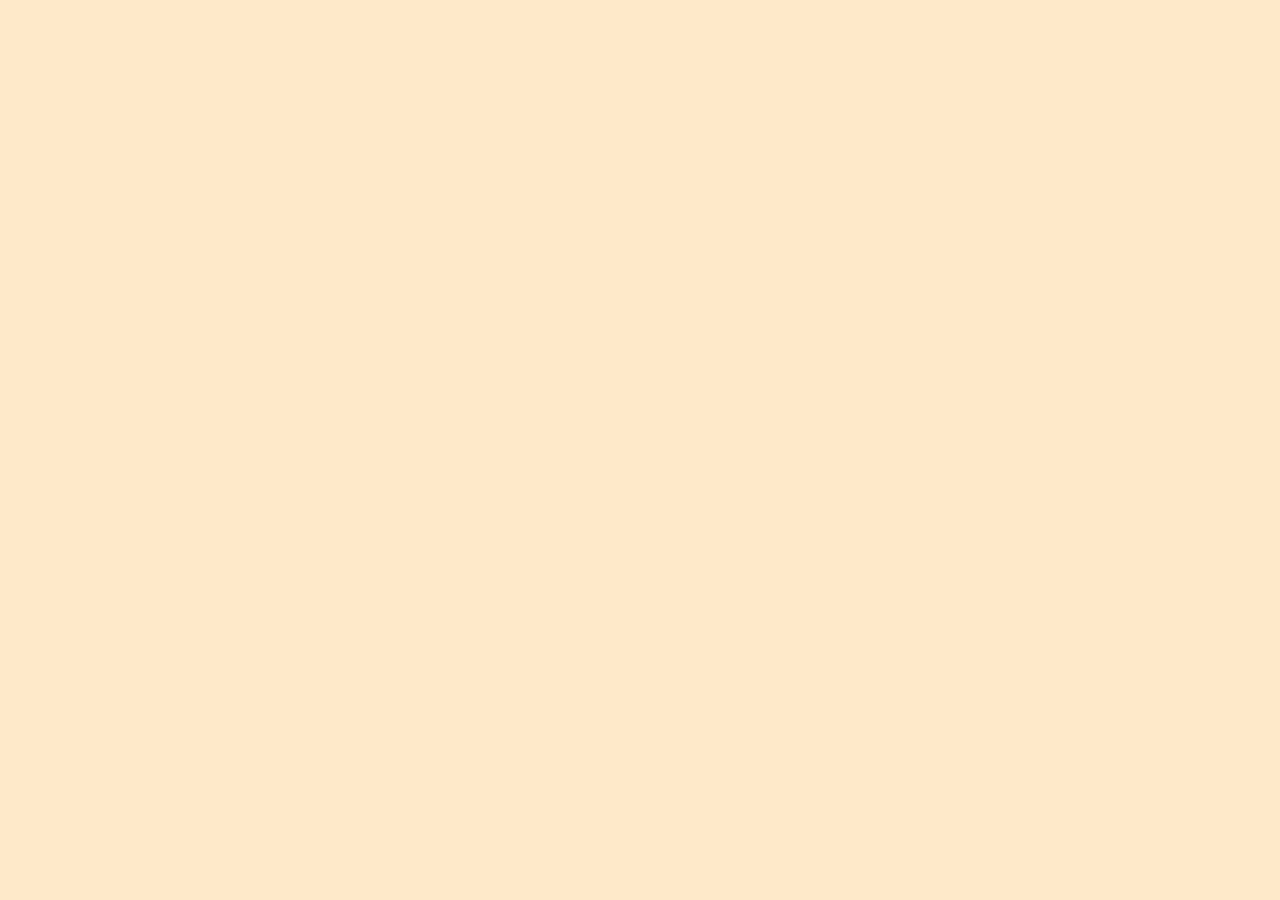
==== index.html @ 80f1a3da "about project content lorem ipsum" ====
<!DOCTYPE html>
<html lang="cs">
  <head>
    <meta charset="UTF-8" />
    <meta name="viewport" content="width=device-width, initial-scale=1.0" />
    <title>O projektu</title>
    <link rel="stylesheet" href="styles.css" />
  </head>
  <body></body>
</html>
---- styles.css ----
* {
  box-sizing: border-box;
}

body {
  margin: 0;
  padding: 0;
  background-color:  #FEE9C9;;
}

/*můžeš použít*/
.about {
  height: 800px;
  width: 850px;
  margin: 0;
  position: relative;
}

.about_us--left {
  background-color: #00AEC6;
  padding: 125px;
}


/*můžeš použít*/
.name {
  margin: 0;
  color: #4A1E15 ;
  font-size: 45px;
  font-family: 'Rasa', serif;
  font-weight: 500;
}

/*můžeš použít*/
.content {
  color:white;
  font-size: 18px;
  font-family: 'Source Sans Pro', sans-serif;
  line-height: 1.5;
}

.content__about_us--left p{
  padding-top: 20px;
  padding-right: 220px;
}

/*můžeš použít*/
.photo--left {
  position: absolute;
  right: -300px;
  top: 130px;
  height: 500px;
  width: 500px;
}

/*můžeš použít*/
.button_home {
  height: 60px;
  width: 120px;
  font-family: 'Roboto', sans-serif;
  font-size: 20px;
  margin: 20px 30px;
  border: none;
  border-radius: 10%;
  box-shadow: 0px 4px 4px rgba(0, 0, 0, 0.25);
  font-weight: 500;
}

.container__about_us {
  display: flex;
  justify-content: space-between;
}

.button_home--ligth {
  background-color: #BF6B04 ;
}

.about_us--right {
  background-color: #00AEC6;
  padding: 125px;
  margin-top: 100px;
  float: right;
}

.content__about_us--right {
  padding-left: 220px;
}

.photo--right {
  position: absolute;
  right: 600px;
  top: 130px;
  height: 500px;
  width: 500px;
}
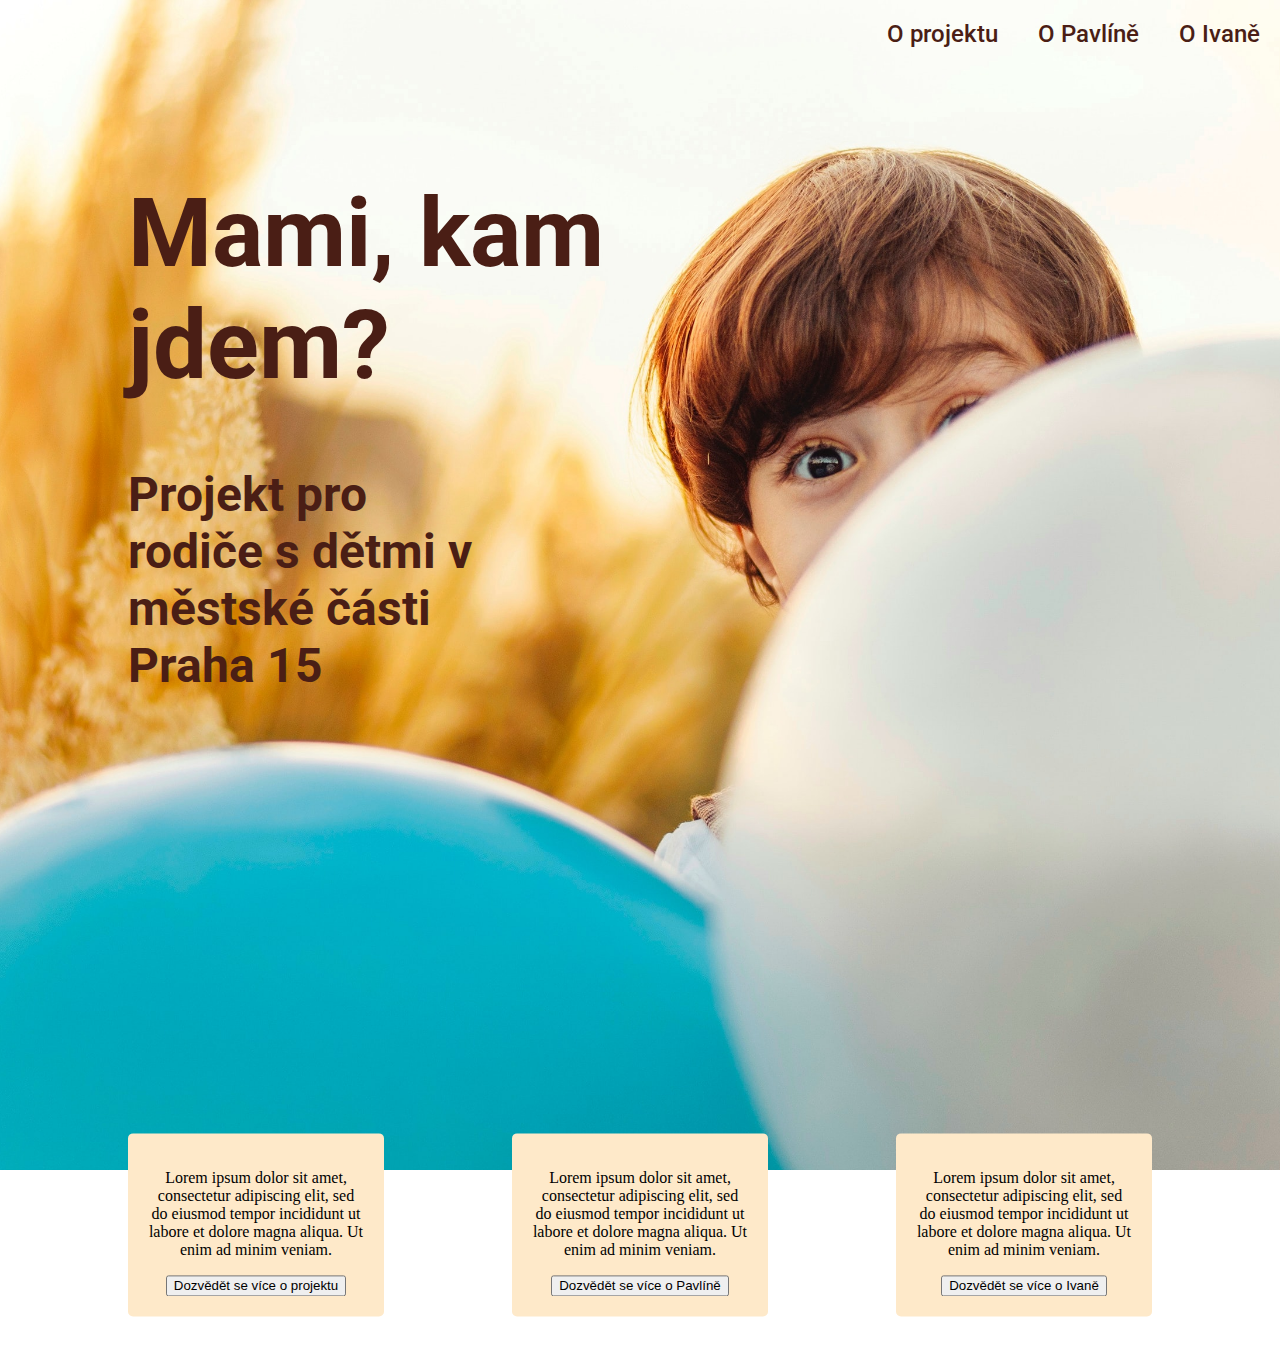
==== commit a711038d: "učesání stylů" ====
--- a/index.html
+++ b/index.html
@@ -5,6 +5,64 @@
     <meta name="viewport" content="width=device-width, initial-scale=1.0" />
     <title>O projektu</title>
     <link rel="stylesheet" href="styles.css" />
+    <link
+      href="https://fonts.googleapis.com/css2?family=Source+Sans+Pro:wght@400;600;700&display=swap"
+      rel="stylesheet"
+    />
+    <link
+      href="https://fonts.googleapis.com/css2?family=Rasa:wght@400;500&display=swap"
+      rel="stylesheet"
+    />
+    <link
+      href="https://fonts.googleapis.com/css2?family=Roboto:wght@400;500;700&family=Source+Sans+Pro:wght@400;600;700&display=swap"
+      rel="stylesheet"
+    />
   </head>
-  <body></body>
+  <body>
+    <header class="header">
+      <nav class="nav">
+        <ul class="nav__list">
+          <li class="nav__item">
+            <a class="nav__link" href="o-projektu.html">O projektu</a>
+          </li>
+          <li class="nav__item">
+            <a class="nav__link" href="o-pavline.html">O Pavlíně</a>
+          </li>
+          <li class="nav__item">
+            <a class="nav__link" href="o-ivane.html">O Ivaně</a>
+          </li>
+        </ul>
+      </nav>
+      <h1 class="about__heading">Mami, kam jdem?</h1>
+      <h2 class="name name__homepage">
+        Projekt pro rodiče s dětmi v městské části Praha 15
+      </h2>
+    </header>
+    <div class="homepage__container">
+      <section class="tab">
+        <p class="tab__content">
+          Lorem ipsum dolor sit amet, consectetur adipiscing elit, sed do eiusmod
+          tempor incididunt ut labore et dolore magna aliqua. Ut enim ad minim
+          veniam.
+        </p>
+        <button class="tab__button">Dozvědět se více o projektu</button>
+      </section>
+      <section class="tab">
+        <p class="tab__content">
+          Lorem ipsum dolor sit amet, consectetur adipiscing elit, sed do eiusmod
+          tempor incididunt ut labore et dolore magna aliqua. Ut enim ad minim
+          veniam.
+        </p>
+        <button class="tab__button">Dozvědět se více o Pavlíně</button>
+      </section>
+      <section class="tab tab--right">
+        <p class="tab__content">
+          Lorem ipsum dolor sit amet, consectetur adipiscing elit, sed do eiusmod
+          tempor incididunt ut labore et dolore magna aliqua. Ut enim ad minim
+          veniam.
+        </p>
+        <button class="tab__button">Dozvědět se více o Ivaně</button>
+      </section>
+    </div>
+  </body>
 </html>
--- a/styles.css
+++ b/styles.css
@@ -1,3 +1,7 @@
+/*modrá - #00AEC6
+  béžová - #FEE9C9
+  písmo - hnědá - #4A1E15*/
+
 * {
   box-sizing: border-box;
 }
@@ -5,92 +9,144 @@
 body {
   margin: 0;
   padding: 0;
-  background-color:  #FEE9C9;;
 }
 
-/*můžeš použít*/
+.header {
+  background-color: #FEE9C9; /* back-up, kdyby obrázek selhal */
+  background-image: url(img_desktop.jpg);
+  background-position: top center;
+  background-repeat: no-repeat;
+  background-size: cover;
+  height: 130vh;
+  position: relative; /* proč? */
+  font-family: 'Roboto', sans-serif;
+  color: #4A1E15;
+}
+
+.header--gradient {
+  background-image: linear-gradient(rgba(255, 255, 255, 0.4),
+  rgba(255, 255, 255, 0.4)), url(img_desktop.jpg);
+}
+
+
+/* ---------- STYLY PRO NAVBAR ---------- */
+
+.nav__list {
+  margin: 0;
+  display: flex;
+  justify-content: flex-end;
+  list-style-type: none;
+}
+
+.nav__link {
+  text-decoration: none;
+  display: inline-block;
+  padding: 20px;
+  font-size: 1.5em;
+  font-weight: 500;
+  color: #4A1E15; 
+}
+
+.nav__link:hover,
+.nav__link:focus {
+  /* color: #4A1E15; zvolit vhodnou barvu textu */
+}
+
+
+/* ---------- STYLY PRO NADPISY V HEADER ---------- */
+
+/* Nepřejmenujeme tu třídu jednoduše na main-heading, když ji používáme i pro homepage? */
+.about__heading {
+  font-size: 2em;
+  width: 50%;
+  transform: translate(10vw, 5vh);
+}
+
+/* Nepřejmenujeme tu třídu jednoduše na sub-heading, když ji používáme i pro homepage? */
+.name {
+  width: 50%;
+  transform: translate(10vw, 5vh);
+}
+
+/* Nedáme tedy už na .name width 30% a tuhle třídu můžeme zrušit? */
+.name__homepage {
+  width: 30%;
+}
+
+@media only screen and (min-width: 700px) {
+  .about__heading {
+    font-size: 4em;
+  }
+  .name {
+    font-size: 2em;
+  }
+}
+
+@media only screen and (min-width: 1050px) {
+  .about__heading {
+    font-size: 6em;
+  }
+  .name {
+    font-size: 3em;
+  }
+}
+
+
+/* ---------- STYLY PRO SEKCE ---------- */
+
 .about {
-  height: 800px;
-  width: 850px;
-  margin: 0;
+  /* height: 70%; */
+  width: 60%;
+  font-family: 'Source Sans Pro', sans-serif;
+}
+
+.about--right {
+  margin-right: 100px;
+  background-color: #00AEC6;
+  color: white;
+  font-size: 1.5em;
+  position: relative;
+  /* position: absolute;
+  bottom: -70%;
+  left: 30%; */
+  transform: translate(50%, -50%);
+}
+
+.about--left {
+  margin-left: 100px;
+  /* margin-top: 600px; */
+  background-color: #FEE9C9;
+  color: #4A1E15;
+  font-size: 1.5em;
   position: relative;
 }
 
-.about_us--left {
-  background-color: #00AEC6;
-  padding: 125px;
+.photo--left {
+  height: 75%;
+  position: absolute;
+  top: 15%;
+  left: -15%;
+}
+
+.about__text--right {
+  /*padding: 80px 80px 50px 320px;*/
+  padding: 10% 10% 10% 40%;
 }
 
 
-/*můžeš použít*/
-.name {
-  margin: 0;
-  color: #4A1E15 ;
-  font-size: 45px;
-  font-family: 'Rasa', serif;
-  font-weight: 500;
+/* ---------- STYLY PRO HOMEPAGE ---------- */
+
+.homepage__container {
+  display: flex;
+  justify-content: space-evenly;
 }
 
-/*můžeš použít*/
-.content {
-  color:white;
-  font-size: 18px;
-  font-family: 'Source Sans Pro', sans-serif;
-  line-height: 1.5;
+.tab {
+  text-align: center;
+  background-color: #FEE9C9;
+  flex-basis: 20%;
+  transform: translateY(-20%);
+  border-radius: 5px;
+  padding: 20px;
 }
 
-.content__about_us--left p{
-  padding-top: 20px;
-  padding-right: 220px;
-}
-
-/*můžeš použít*/
-.photo--left {
-  position: absolute;
-  right: -300px;
-  top: 130px;
-  height: 500px;
-  width: 500px;
-}
-
-/*můžeš použít*/
-.button_home {
-  height: 60px;
-  width: 120px;
-  font-family: 'Roboto', sans-serif;
-  font-size: 20px;
-  margin: 20px 30px;
-  border: none;
-  border-radius: 10%;
-  box-shadow: 0px 4px 4px rgba(0, 0, 0, 0.25);
-  font-weight: 500;
-}
-
-.container__about_us {
-  display: flex;
-  justify-content: space-between;
-}
-
-.button_home--ligth {
-  background-color: #BF6B04 ;
-}
-
-.about_us--right {
-  background-color: #00AEC6;
-  padding: 125px;
-  margin-top: 100px;
-  float: right;
-}
-
-.content__about_us--right {
-  padding-left: 220px;
-}
-
-.photo--right {
-  position: absolute;
-  right: 600px;
-  top: 130px;
-  height: 500px;
-  width: 500px;
-}
-
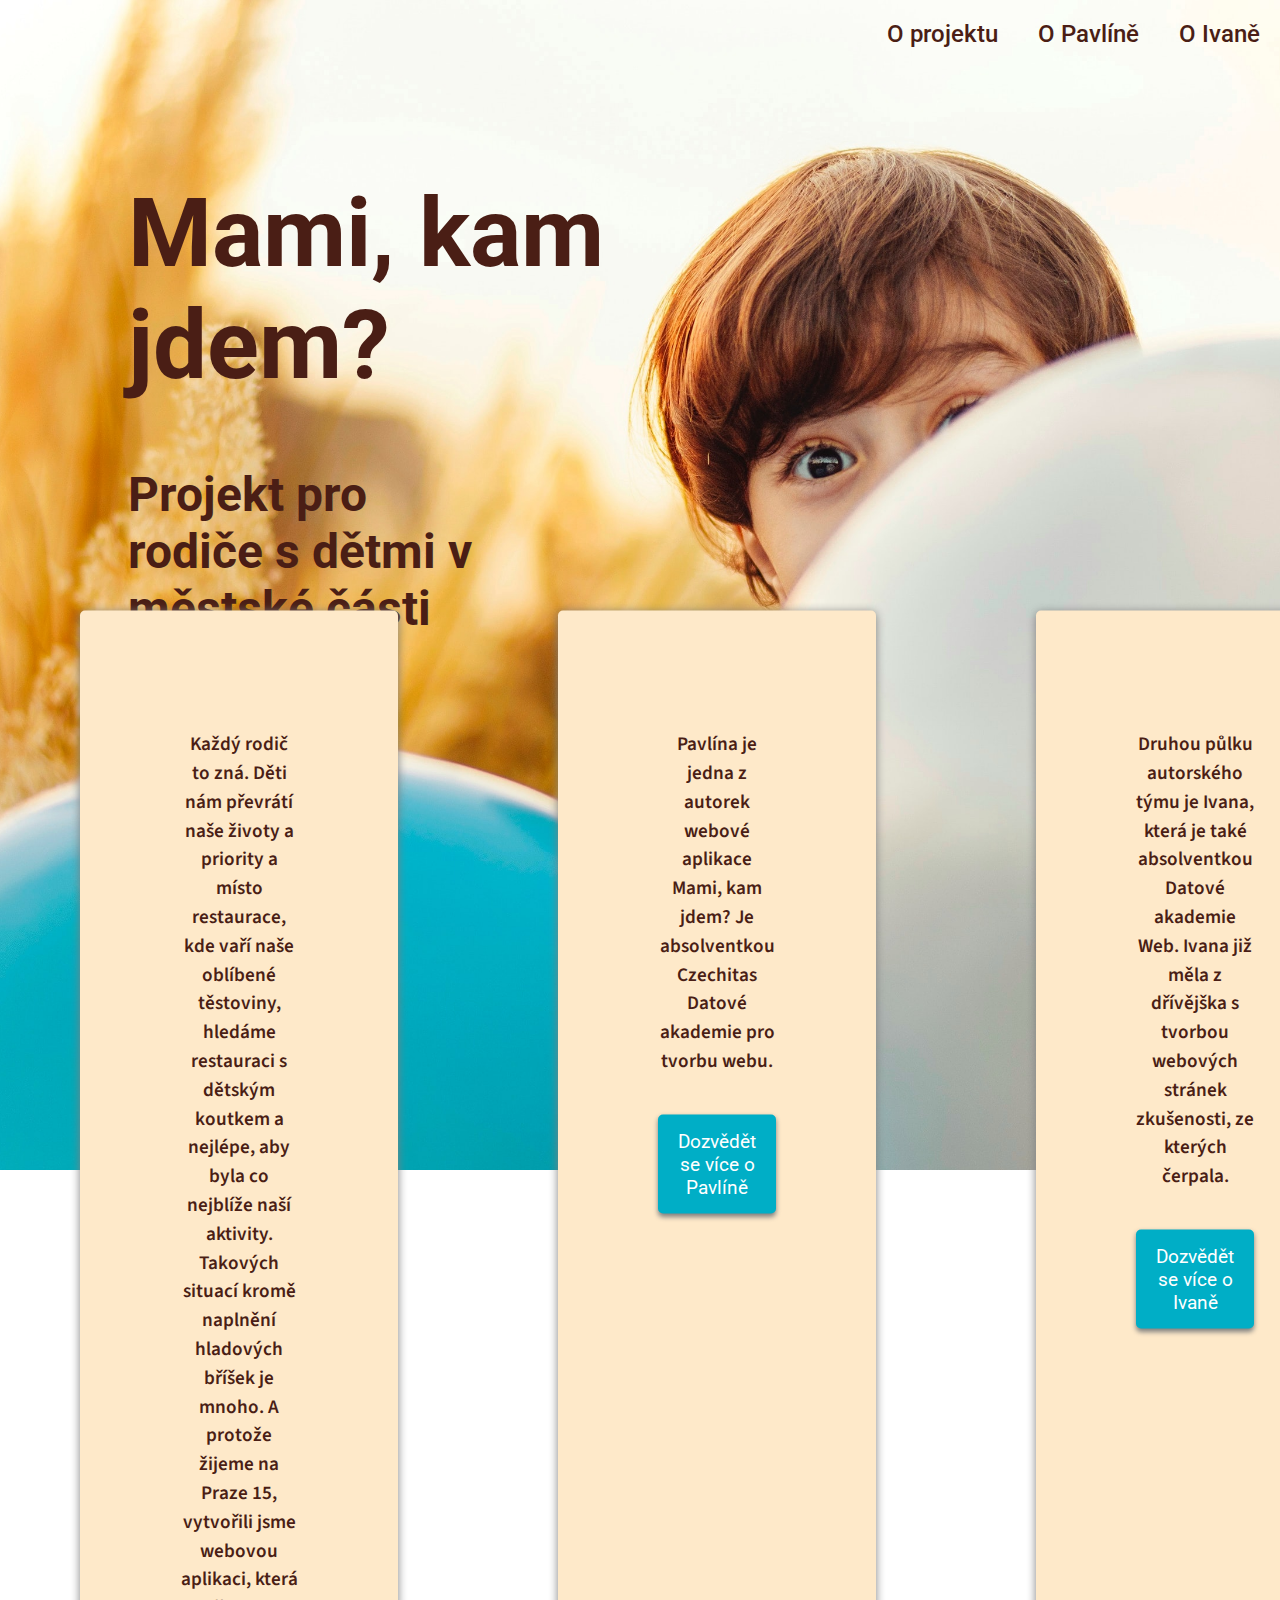
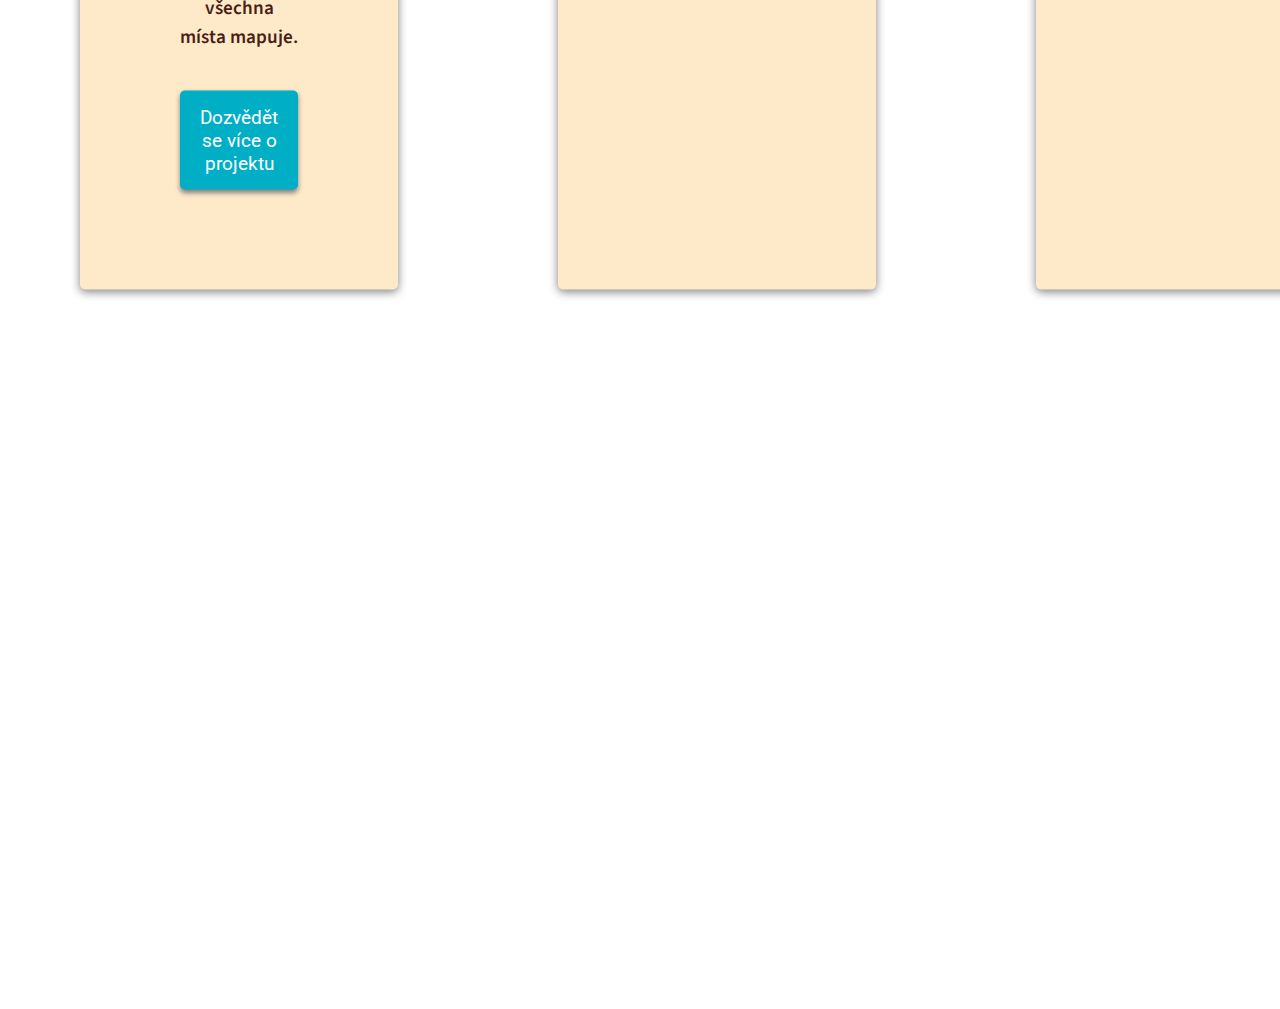
==== commit cb4f9987: "homepage mobil" ====
--- a/index.html
+++ b/index.html
@@ -41,27 +41,21 @@
     <div class="homepage__container">
       <section class="tab">
         <p class="tab__content">
-          Lorem ipsum dolor sit amet, consectetur adipiscing elit, sed do eiusmod
-          tempor incididunt ut labore et dolore magna aliqua. Ut enim ad minim
-          veniam.
+          Každý rodič to zná. Děti nám převrátí naše životy a priority a místo restaurace, kde vaří naše oblíbené těstoviny, hledáme restauraci s dětským koutkem a nejlépe, aby byla co nejblíže naší aktivity. Takových situací kromě naplnění hladových bříšek je mnoho. A protože žijeme na Praze 15, vytvořili jsme webovou aplikaci, která všechna místa mapuje.
         </p>
-        <button class="tab__button">Dozvědět se více o projektu</button>
+        <a href="o-projektu.html"><button class="tab__button">Dozvědět se více o projektu</button></a>
       </section>
       <section class="tab">
         <p class="tab__content">
-          Lorem ipsum dolor sit amet, consectetur adipiscing elit, sed do eiusmod
-          tempor incididunt ut labore et dolore magna aliqua. Ut enim ad minim
-          veniam.
+          Pavlína je jedna z autorek webové aplikace Mami, kam jdem? Je absolventkou Czechitas Datové akademie pro tvorbu webu.
         </p>
-        <button class="tab__button">Dozvědět se více o Pavlíně</button>
+        <a href="o-pavline.html"><button class="tab__button">Dozvědět se více o Pavlíně</button></a>
       </section>
       <section class="tab tab--right">
         <p class="tab__content">
-          Lorem ipsum dolor sit amet, consectetur adipiscing elit, sed do eiusmod
-          tempor incididunt ut labore et dolore magna aliqua. Ut enim ad minim
-          veniam.
+          Druhou půlku autorského týmu je Ivana, která je také absolventkou Datové akademie Web. Ivana již měla z dřívějška s tvorbou webových stránek zkušenosti, ze kterých čerpala.
         </p>
-        <button class="tab__button">Dozvědět se více o Ivaně</button>
+        <a href="o-ivane.html"><button class="tab__button">Dozvědět se více o Ivaně</button></a>
       </section>
     </div>
   </body>
--- a/styles.css
+++ b/styles.css
@@ -95,7 +95,7 @@
 /* ---------- STYLY PRO SEKCE ---------- */
 
 .about {
-  /* height: 70%; */
+  height: 70%;
   width: 60%;
   font-family: 'Source Sans Pro', sans-serif;
 }
@@ -106,15 +106,15 @@
   color: white;
   font-size: 1.5em;
   position: relative;
-  /* position: absolute;
+  position: absolute;
   bottom: -70%;
-  left: 30%; */
-  transform: translate(50%, -50%);
+  left: 30%; 
+ /* transform: translate(50%, -50%);*/
 }
 
 .about--left {
   margin-left: 100px;
-  /* margin-top: 600px; */
+  margin-top: 600px;
   background-color: #FEE9C9;
   color: #4A1E15;
   font-size: 1.5em;
@@ -122,31 +122,63 @@
 }
 
 .photo--left {
-  height: 75%;
+  /*height: 75%;*/
+  width: 45%;
   position: absolute;
   top: 15%;
   left: -15%;
 }
 
 .about__text--right {
-  /*padding: 80px 80px 50px 320px;*/
   padding: 10% 10% 10% 40%;
 }
 
 
 /* ---------- STYLY PRO HOMEPAGE ---------- */
 
-.homepage__container {
-  display: flex;
-  justify-content: space-evenly;
-}
 
 .tab {
   text-align: center;
+  margin: 80px;
   background-color: #FEE9C9;
-  flex-basis: 20%;
-  transform: translateY(-20%);
+  padding: 40px;
   border-radius: 5px;
-  padding: 20px;
+  box-shadow: 0 2px 10px gray;
 }
 
+.tab__button {
+  background-color: #00AEC6;
+  color: white;
+  padding: 15px 20px;
+  font-size: 1.2em;
+  border-radius: 5px;
+  font-family: 'Roboto', sans-serif;
+  border: none;
+  box-shadow: 0 3px 5px gray;
+ /* font-weight: 500;*/
+}
+
+.tab__content {
+  color: #4A1E15;
+  font-size: 1.2em;
+  font-family: 'Source Sans Pro', sans-serif;
+  padding-bottom: 20px;
+  line-height: 1.5;
+  font-weight: 600;
+}
+
+@media only screen and (min-width: 1200px) {
+  .homepage__container {
+    display: flex;
+    justify-content: space-evenly;
+  }
+  .tab {
+    text-align: center;
+    background-color: #FEE9C9;
+    flex-basis: 20%;
+    transform: translateY(-50%);
+    border-radius: 5px;
+    padding: 100px;
+  }
+}
+
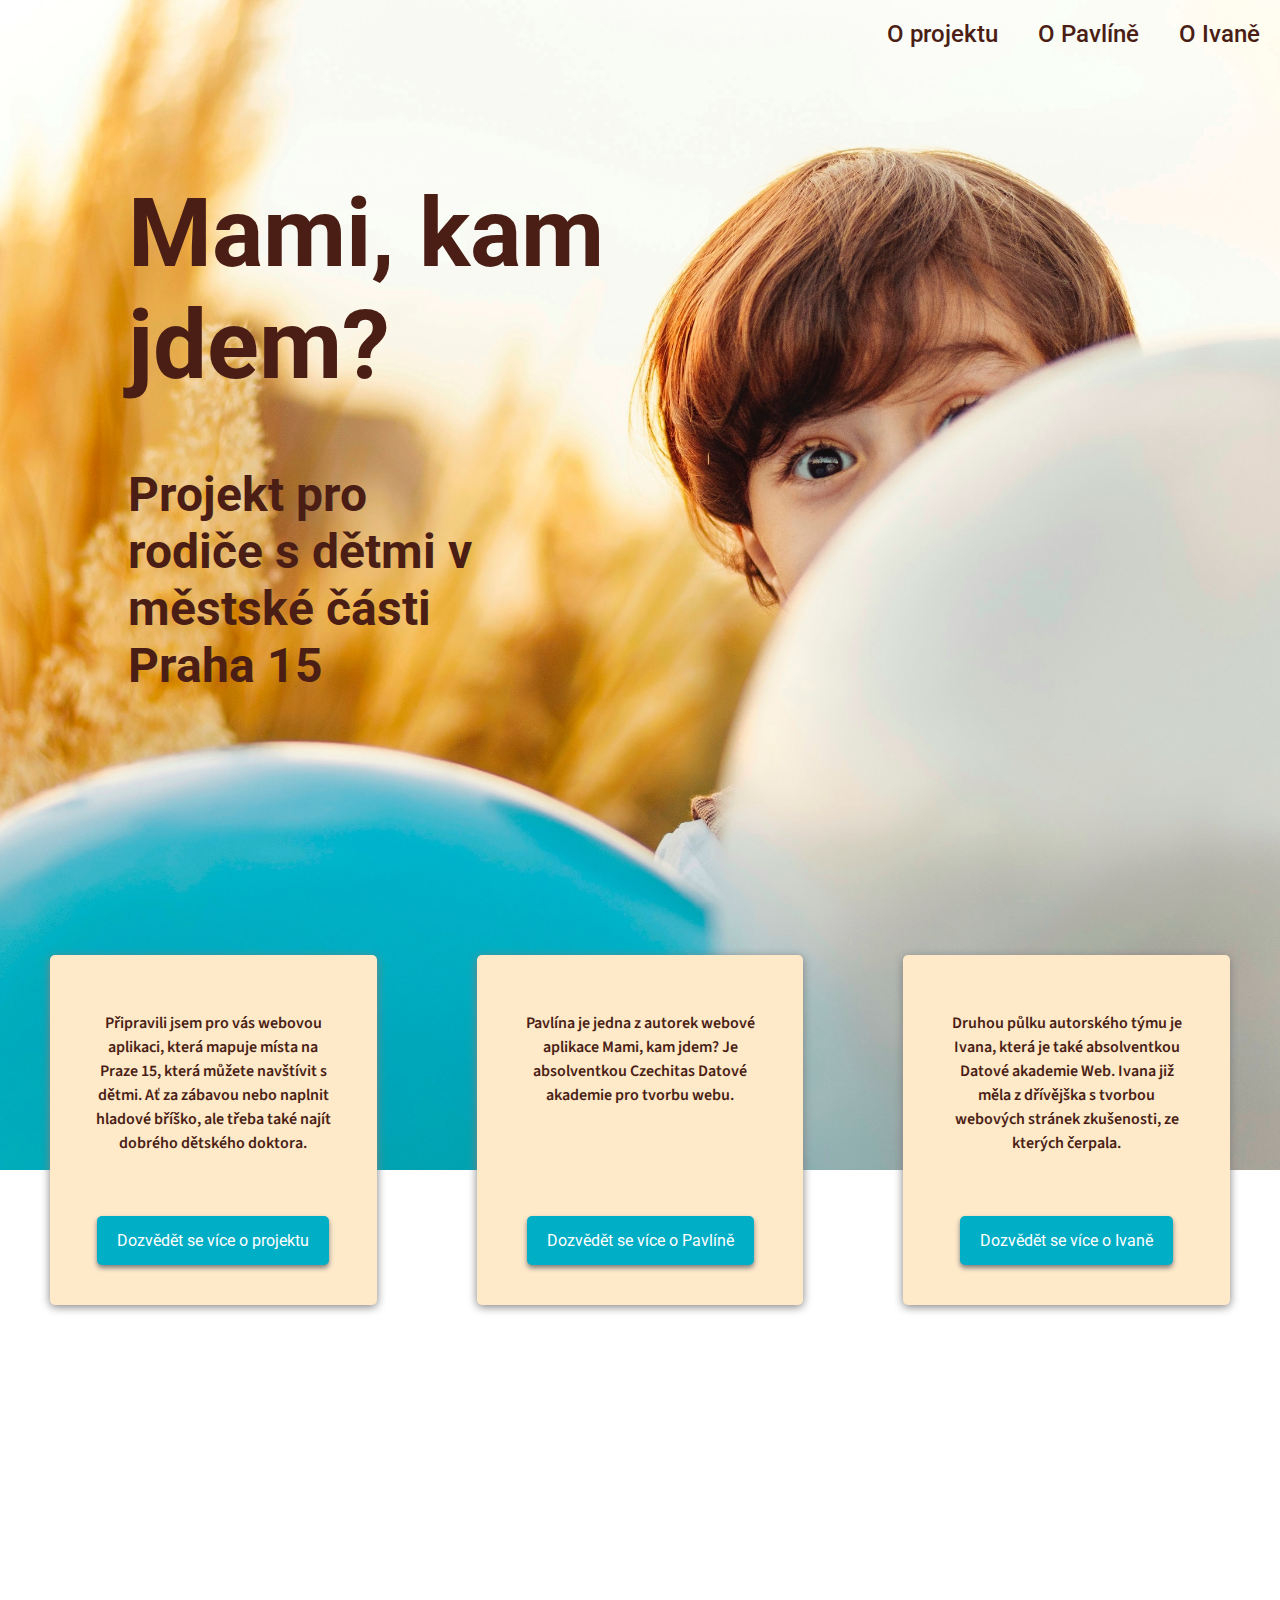
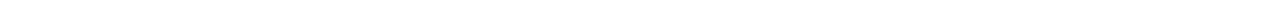
==== commit 5f9f0de9: "homepage" ====
--- a/index.html
+++ b/index.html
@@ -41,13 +41,13 @@
     <div class="homepage__container">
       <section class="tab">
         <p class="tab__content">
-          Každý rodič to zná. Děti nám převrátí naše životy a priority a místo restaurace, kde vaří naše oblíbené těstoviny, hledáme restauraci s dětským koutkem a nejlépe, aby byla co nejblíže naší aktivity. Takových situací kromě naplnění hladových bříšek je mnoho. A protože žijeme na Praze 15, vytvořili jsme webovou aplikaci, která všechna místa mapuje.
+          Připravili jsem pro vás webovou aplikaci, která mapuje místa na Praze 15, která můžete navštívit s dětmi. Ať za zábavou nebo naplnit hladové bříško, ale třeba také najít dobrého dětského doktora.
         </p>
         <a href="o-projektu.html"><button class="tab__button">Dozvědět se více o projektu</button></a>
       </section>
       <section class="tab">
         <p class="tab__content">
-          Pavlína je jedna z autorek webové aplikace Mami, kam jdem? Je absolventkou Czechitas Datové akademie pro tvorbu webu.
+          Pavlína je jedna z autorek webové aplikace Mami, kam jdem? Je absolventkou Czechitas Datové akademie pro tvorbu webu. 
         </p>
         <a href="o-pavline.html"><button class="tab__button">Dozvědět se více o Pavlíně</button></a>
       </section>
--- a/styles.css
+++ b/styles.css
@@ -42,7 +42,7 @@
   text-decoration: none;
   display: inline-block;
   padding: 20px;
-  font-size: 1.5em;
+  font-size: 1em;
   font-weight: 500;
   color: #4A1E15; 
 }
@@ -50,6 +50,12 @@
 .nav__link:hover,
 .nav__link:focus {
   /* color: #4A1E15; zvolit vhodnou barvu textu */
+}
+
+@media only screen and (min-width: 700px) {
+  .nav__link {
+    font-size: 1.5em;
+  }
 }
 
 
@@ -136,12 +142,15 @@
 
 /* ---------- STYLY PRO HOMEPAGE ---------- */
 
+.homepage__container {
+  transform: translateY(-20%); 
+}
 
 .tab {
   text-align: center;
-  margin: 80px;
   background-color: #FEE9C9;
   padding: 40px;
+  margin: 50px;
   border-radius: 5px;
   box-shadow: 0 2px 10px gray;
 }
@@ -155,7 +164,6 @@
   font-family: 'Roboto', sans-serif;
   border: none;
   box-shadow: 0 3px 5px gray;
- /* font-weight: 500;*/
 }
 
 .tab__content {
@@ -167,18 +175,65 @@
   font-weight: 600;
 }
 
-@media only screen and (min-width: 1200px) {
+@media only screen and (min-width: 1000px) {
   .homepage__container {
     display: flex;
-    justify-content: space-evenly;
+    flex-direction: column;
+    justify-content: center;
+    align-items: center;
   }
   .tab {
-    text-align: center;
+    width: 80%;
+  }
+}
+
+@media only screen and (min-width: 1245px) {
+  .homepage__container {
+    flex-direction: row;
+    justify-content: space-around;
+    align-items: baseline;
+    
+  }
+  .tab {
     background-color: #FEE9C9;
-    flex-basis: 20%;
     transform: translateY(-50%);
-    border-radius: 5px;
-    padding: 100px;
-  }
-}
-
+    height: 350px;
+    width: 50%;
+    display: flex;
+    flex-direction: column;
+    justify-content: space-between;
+    align-items: center;
+  }
+  .tab__content {
+    font-size: 1em;
+  }
+  .tab__button {
+    font-size: 1em;
+  }
+}
+
+@media only screen and (min-width: 1600px) {
+  .homepage__container {
+    flex-direction: row;
+    justify-content: space-around;
+    align-items: baseline;
+    
+  }
+  .tab {
+    background-color: #FEE9C9;
+    transform: translateY(-50%);
+    height: 450px;
+    width: 50%;
+    display: flex;
+    flex-direction: column;
+    justify-content: space-between;
+    align-items: center;
+  }
+  .tab__content {
+    font-size: 1.5em;
+  }
+  .tab__button {
+    font-size: 1.5em;
+  }
+}
+
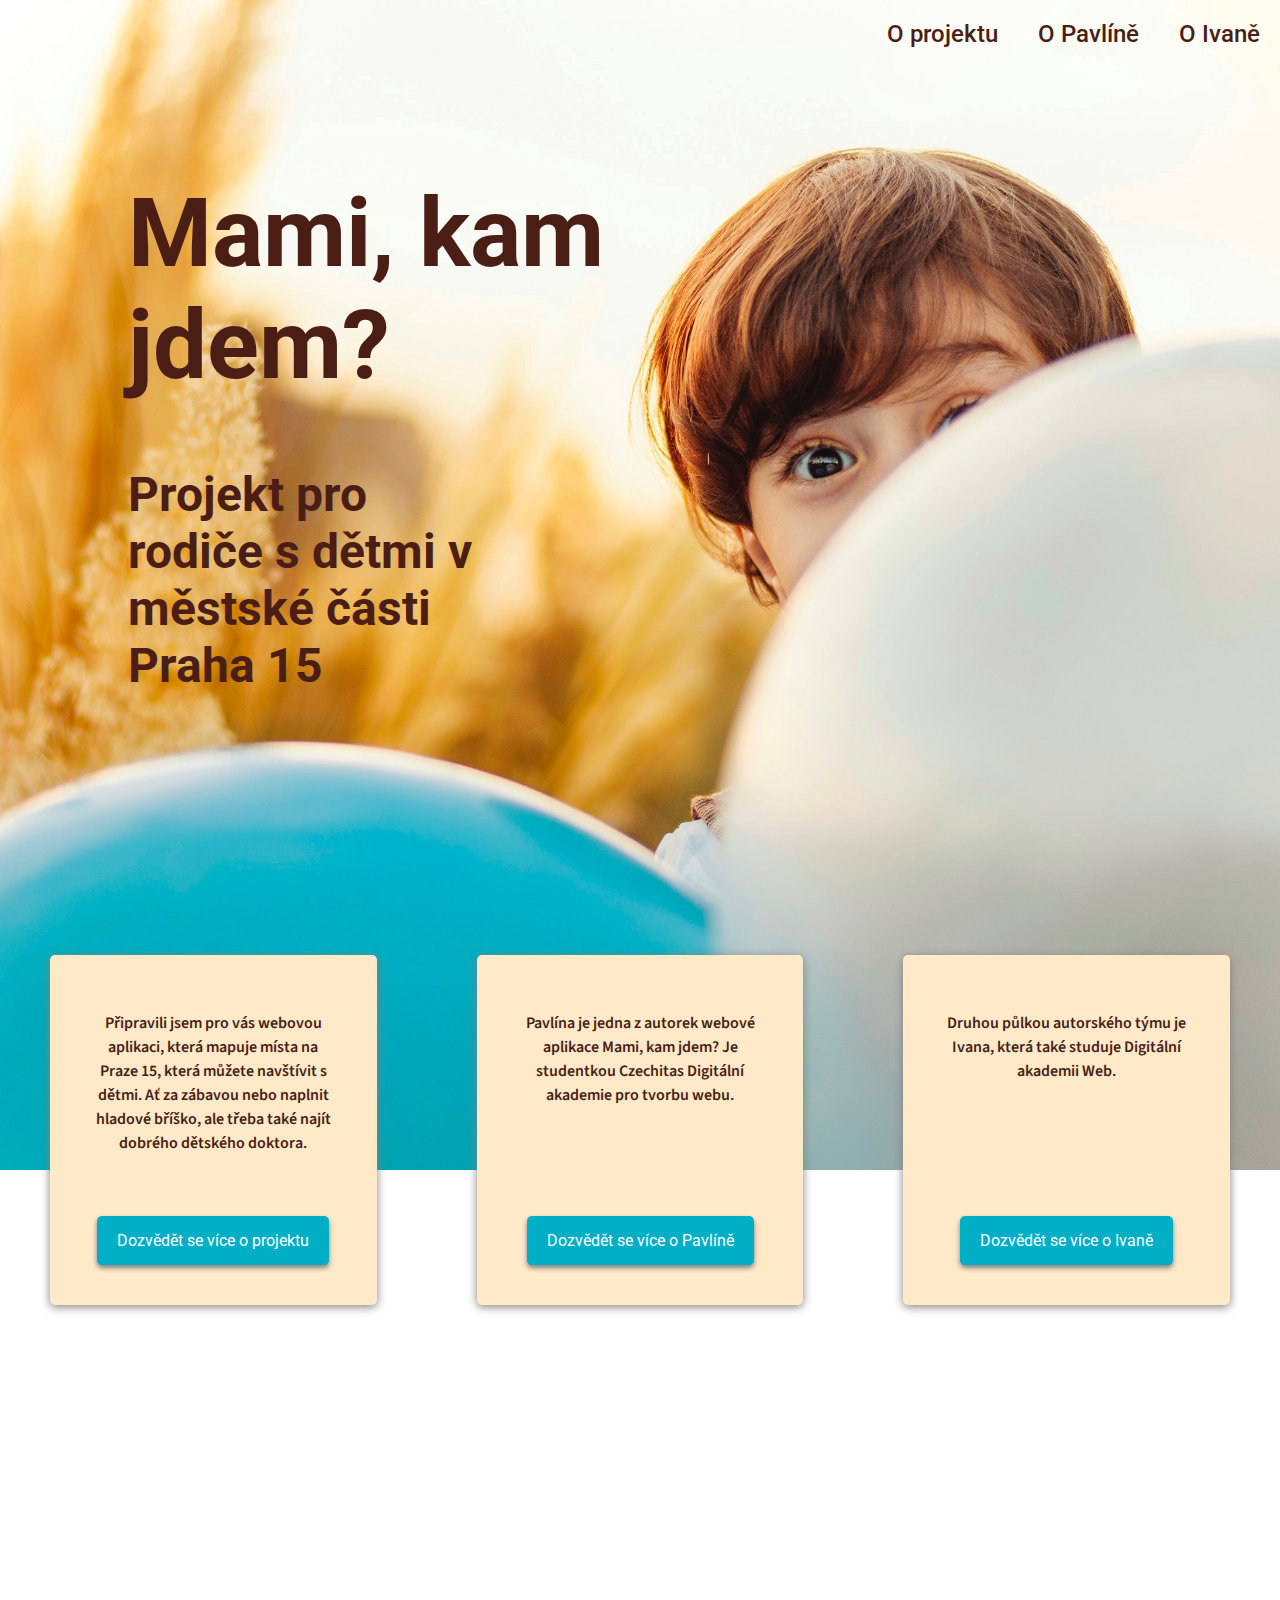
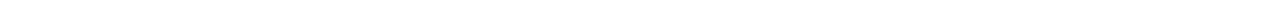
==== commit 27ed141a: "html a css úpravy" ====
--- a/index.html
+++ b/index.html
@@ -7,10 +7,6 @@
     <link rel="stylesheet" href="styles.css" />
     <link
       href="https://fonts.googleapis.com/css2?family=Source+Sans+Pro:wght@400;600;700&display=swap"
-      rel="stylesheet"
-    />
-    <link
-      href="https://fonts.googleapis.com/css2?family=Rasa:wght@400;500&display=swap"
       rel="stylesheet"
     />
     <link
@@ -33,29 +29,38 @@
           </li>
         </ul>
       </nav>
-      <h1 class="about__heading">Mami, kam jdem?</h1>
-      <h2 class="name name__homepage">
+      <h1 class="main-heading">Mami, kam jdem?</h1>
+      <h2 class="sub-heading name__homepage">
         Projekt pro rodiče s dětmi v městské části Praha 15
       </h2>
     </header>
     <div class="homepage__container">
       <section class="tab">
         <p class="tab__content">
-          Připravili jsem pro vás webovou aplikaci, která mapuje místa na Praze 15, která můžete navštívit s dětmi. Ať za zábavou nebo naplnit hladové bříško, ale třeba také najít dobrého dětského doktora.
+          Připravili jsem pro vás webovou aplikaci, která mapuje místa na Praze
+          15, která můžete navštívit s dětmi. Ať za zábavou nebo naplnit hladové
+          bříško, ale třeba také najít dobrého dětského doktora.
         </p>
-        <a href="o-projektu.html"><button class="tab__button">Dozvědět se více o projektu</button></a>
+        <a href="o-projektu.html">
+          <button class="tab__button">Dozvědět se více o projektu</button>
+        </a>
       </section>
       <section class="tab">
         <p class="tab__content">
-          Pavlína je jedna z autorek webové aplikace Mami, kam jdem? Je absolventkou Czechitas Datové akademie pro tvorbu webu. 
+          Pavlína je jedna z autorek webové aplikace Mami, kam jdem? Je
+          studentkou Czechitas Digitální akademie pro tvorbu webu.
         </p>
-        <a href="o-pavline.html"><button class="tab__button">Dozvědět se více o Pavlíně</button></a>
+          <button class="tab__button">Dozvědět se více o Pavlíně</button>
+        </a>
       </section>
-      <section class="tab tab--right">
+      <section class="tab">
         <p class="tab__content">
-          Druhou půlku autorského týmu je Ivana, která je také absolventkou Datové akademie Web. Ivana již měla z dřívějška s tvorbou webových stránek zkušenosti, ze kterých čerpala.
+          Druhou půlkou autorského týmu je Ivana, která také studuje Digitální
+          akademii Web. 
         </p>
-        <a href="o-ivane.html"><button class="tab__button">Dozvědět se více o Ivaně</button></a>
+        <a href="o-ivane.html">
+          <button class="tab__button">Dozvědět se více o Ivaně</button>
+        </a>
       </section>
     </div>
   </body>
--- a/styles.css
+++ b/styles.css
@@ -12,22 +12,15 @@
 }
 
 .header {
-  background-color: #FEE9C9; /* back-up, kdyby obrázek selhal */
+  background-color: #fee9c9; /* back-up, kdyby obrázek selhal */
   background-image: url(img_desktop.jpg);
   background-position: top center;
   background-repeat: no-repeat;
   background-size: cover;
   height: 130vh;
-  position: relative; /* proč? */
   font-family: 'Roboto', sans-serif;
-  color: #4A1E15;
-}
-
-.header--gradient {
-  background-image: linear-gradient(rgba(255, 255, 255, 0.4),
-  rgba(255, 255, 255, 0.4)), url(img_desktop.jpg);
-}
-
+  color: #4a1e15;
+}
 
 /* ---------- STYLY PRO NAVBAR ---------- */
 
@@ -42,14 +35,13 @@
   text-decoration: none;
   display: inline-block;
   padding: 20px;
-  font-size: 1em;
   font-weight: 500;
-  color: #4A1E15; 
+  color: #4a1e15;
 }
 
 .nav__link:hover,
 .nav__link:focus {
-  /* color: #4A1E15; zvolit vhodnou barvu textu */
+  color: #00aec6;
 }
 
 @media only screen and (min-width: 700px) {
@@ -58,97 +50,219 @@
   }
 }
 
-
 /* ---------- STYLY PRO NADPISY V HEADER ---------- */
 
-/* Nepřejmenujeme tu třídu jednoduše na main-heading, když ji používáme i pro homepage? */
-.about__heading {
+.main-heading {
   font-size: 2em;
   width: 50%;
   transform: translate(10vw, 5vh);
 }
 
-/* Nepřejmenujeme tu třídu jednoduše na sub-heading, když ji používáme i pro homepage? */
-.name {
-  width: 50%;
+.sub-heading {
+  width: 30%;
   transform: translate(10vw, 5vh);
 }
 
-/* Nedáme tedy už na .name width 30% a tuhle třídu můžeme zrušit? */
-.name__homepage {
-  width: 30%;
-}
-
 @media only screen and (min-width: 700px) {
-  .about__heading {
+  .main-heading {
     font-size: 4em;
   }
-  .name {
+  .sub-heading {
     font-size: 2em;
   }
 }
 
 @media only screen and (min-width: 1050px) {
-  .about__heading {
+  .main-heading {
     font-size: 6em;
   }
-  .name {
+  .sub-heading {
     font-size: 3em;
   }
 }
 
-
 /* ---------- STYLY PRO SEKCE ---------- */
 
 .about {
+  font-family: 'Source Sans Pro', sans-serif;
+  border-radius: 5px;
+  box-shadow: 0 3px 5px gray;
+  margin: 20px auto 0 auto;
+  width: 80%;
+  display: flex;
+  flex-direction: column;
+  transform: translate(0, -40%);
+}
+
+.about--upper {
+  background-color: #fee9c9;
+  color: #4a1e15;
+  margin-bottom: 100px;
+}
+
+.about--lower {
+  background-color: #00aec6;
+  color: white;
+}
+
+.photo {
+  margin: 10% auto 0 auto;
+  width: 80%;
+  border-radius: 5px;
+}
+
+.about__text {
+  padding: 3%;
+  font-size: 1em;
+}
+
+h4 {
+  font-weight: 700;
+}
+
+.logo {
+  width: 15%;
+  height: 15%;
+  padding-top: 30px;
+}
+
+/* POHRÁT SI S POZICÍ */
+.logo_container {
+  display: flex;
+  justify-content: center;
+}
+
+.text__heading {
+  list-style-type: none; /* protože to je jako li */
+  padding-bottom: 20px;
+  font-family: 'Roboto', sans-serif;
+  font-size: 1.2em;
+}
+
+@media only screen and (min-width: 1000px) {
+  .about {
+    flex-direction: row;
+  }
+  .about__text {
+    font-size: 1em; /* to je už v základním nastavení */
+  }
+  .photo {
+    width: 40%; /* trochu se to deformuje */
+    margin: 50px;
+    border-radius: 5px; /* to je už v základním nastavení */
+  }
+  .about--lower {
+    flex-direction: row-reverse; /* super řešení! */
+  }
+}
+
+@media only screen and (min-width: 1400px) {
+  li {
+    font-size: 1.2em;
+  }
+  .text__heading {
+    font-size: 1.3em;
+  }
+}
+
+/*.about {
   height: 70%;
   width: 60%;
   font-family: 'Source Sans Pro', sans-serif;
-}
-
-.about--right {
-  margin-right: 100px;
-  background-color: #00AEC6;
-  color: white;
-  font-size: 1.5em;
-  position: relative;
-  position: absolute;
-  bottom: -70%;
-  left: 30%; 
- /* transform: translate(50%, -50%);*/
-}
-
-.about--left {
-  margin-left: 100px;
-  margin-top: 600px;
+  border-radius: 5px;
+  box-shadow: 0 3px 5px gray;
+
+}
+
+.about--blue {
   background-color: #FEE9C9;
   color: #4A1E15;
   font-size: 1.5em;
-  position: relative;
-}
-
-.photo--left {
-  /*height: 75%;*/
+  width: 80%;
+  display: flex;
+  flex-direction: column;
+}
+
+@media only screen and (min-width: 1100px) {
+  .about--blue {
+    margin-right: 100px;
+    background-color: #00AEC6;
+    color: white;
+    font-size: 1em;
+    position: relative;
+    position: absolute;
+    bottom: -70%;
+    left: 30%; 
+  }
+}
+ 
+.about--beige {
+  margin: 600px auto 200px auto;
+  background-color: #FEE9C9;
+  color: #4A1E15;
+  font-size: 1.5em;
+  width: 80%;
+  display: flex;
+  flex-direction: column;
+ /* position: relative;
+}
+
+.photo--blue {
+  /*height: 75%;
   width: 45%;
   position: absolute;
   top: 15%;
   left: -15%;
-}
-
-.about__text--right {
+  border-radius: 5px;
+  box-shadow: 0 3px 5px gray;
+}
+
+.about__text--blue {
   padding: 10% 10% 10% 40%;
 }
 
+.photo--beige {
+  /*height: 75%;
+  width: 80%;
+  border-radius: 5px;
+  box-shadow: 0 3px 5px gray; 
+  margin: 50px auto 0;
+}
+
+.about__text--beige {
+  padding: 40px;
+}
+
+@media only screen and (min-width: 1100px) {
+  .about--beige {
+    flex-direction: row;
+  }
+ .photo--beige {
+   margin: auto auto;
+ }
+}
+
+@media only screen and (min-width: 850px) {
+  .about--blue {
+    font-size: 1.2em;
+  }
+}
+
+@media only screen and (min-width: 1000px) {
+  .about--blue {
+    font-size: 1.5em;
+  }
+}*/
 
 /* ---------- STYLY PRO HOMEPAGE ---------- */
 
 .homepage__container {
-  transform: translateY(-20%); 
+  transform: translateY(-20%);
 }
 
 .tab {
   text-align: center;
-  background-color: #FEE9C9;
+  background-color: #fee9c9;
   padding: 40px;
   margin: 50px;
   border-radius: 5px;
@@ -156,7 +270,7 @@
 }
 
 .tab__button {
-  background-color: #00AEC6;
+  background-color: #00aec6;
   color: white;
   padding: 15px 20px;
   font-size: 1.2em;
@@ -167,7 +281,7 @@
 }
 
 .tab__content {
-  color: #4A1E15;
+  color: #4a1e15;
   font-size: 1.2em;
   font-family: 'Source Sans Pro', sans-serif;
   padding-bottom: 20px;
@@ -175,10 +289,15 @@
   font-weight: 600;
 }
 
+.tab__button:hover,
+.tab__button:focus {
+  background-color: #8ac6d2;
+}
+
 @media only screen and (min-width: 1000px) {
   .homepage__container {
     display: flex;
-    flex-direction: column;
+    flex-direction: column; /* to je kvůli vycentrování? tady to stačí vycentrovat v jednom směru, tak by asi bylo bylo jednodušší margin: auto */
     justify-content: center;
     align-items: center;
   }
@@ -191,11 +310,10 @@
   .homepage__container {
     flex-direction: row;
     justify-content: space-around;
-    align-items: baseline;
-    
+    align-items: baseline; /* nevidím, co to dělá */
   }
   .tab {
-    background-color: #FEE9C9;
+    background-color: #fee9c9;
     transform: translateY(-50%);
     height: 350px;
     width: 50%;
@@ -208,19 +326,21 @@
     font-size: 1em;
   }
   .tab__button {
+    /* jde to přidat k .tab__content */
     font-size: 1em;
   }
 }
 
 @media only screen and (min-width: 1600px) {
   .homepage__container {
+    /* tohle všechno už platí z minula */
     flex-direction: row;
     justify-content: space-around;
     align-items: baseline;
-    
   }
   .tab {
-    background-color: #FEE9C9;
+    /* krom té height už tohle všechno platí z minula */
+    background-color: #fee9c9;
     transform: translateY(-50%);
     height: 450px;
     width: 50%;
@@ -233,7 +353,7 @@
     font-size: 1.5em;
   }
   .tab__button {
+    /* jde to přidat k .tab__content */
     font-size: 1.5em;
   }
 }
-
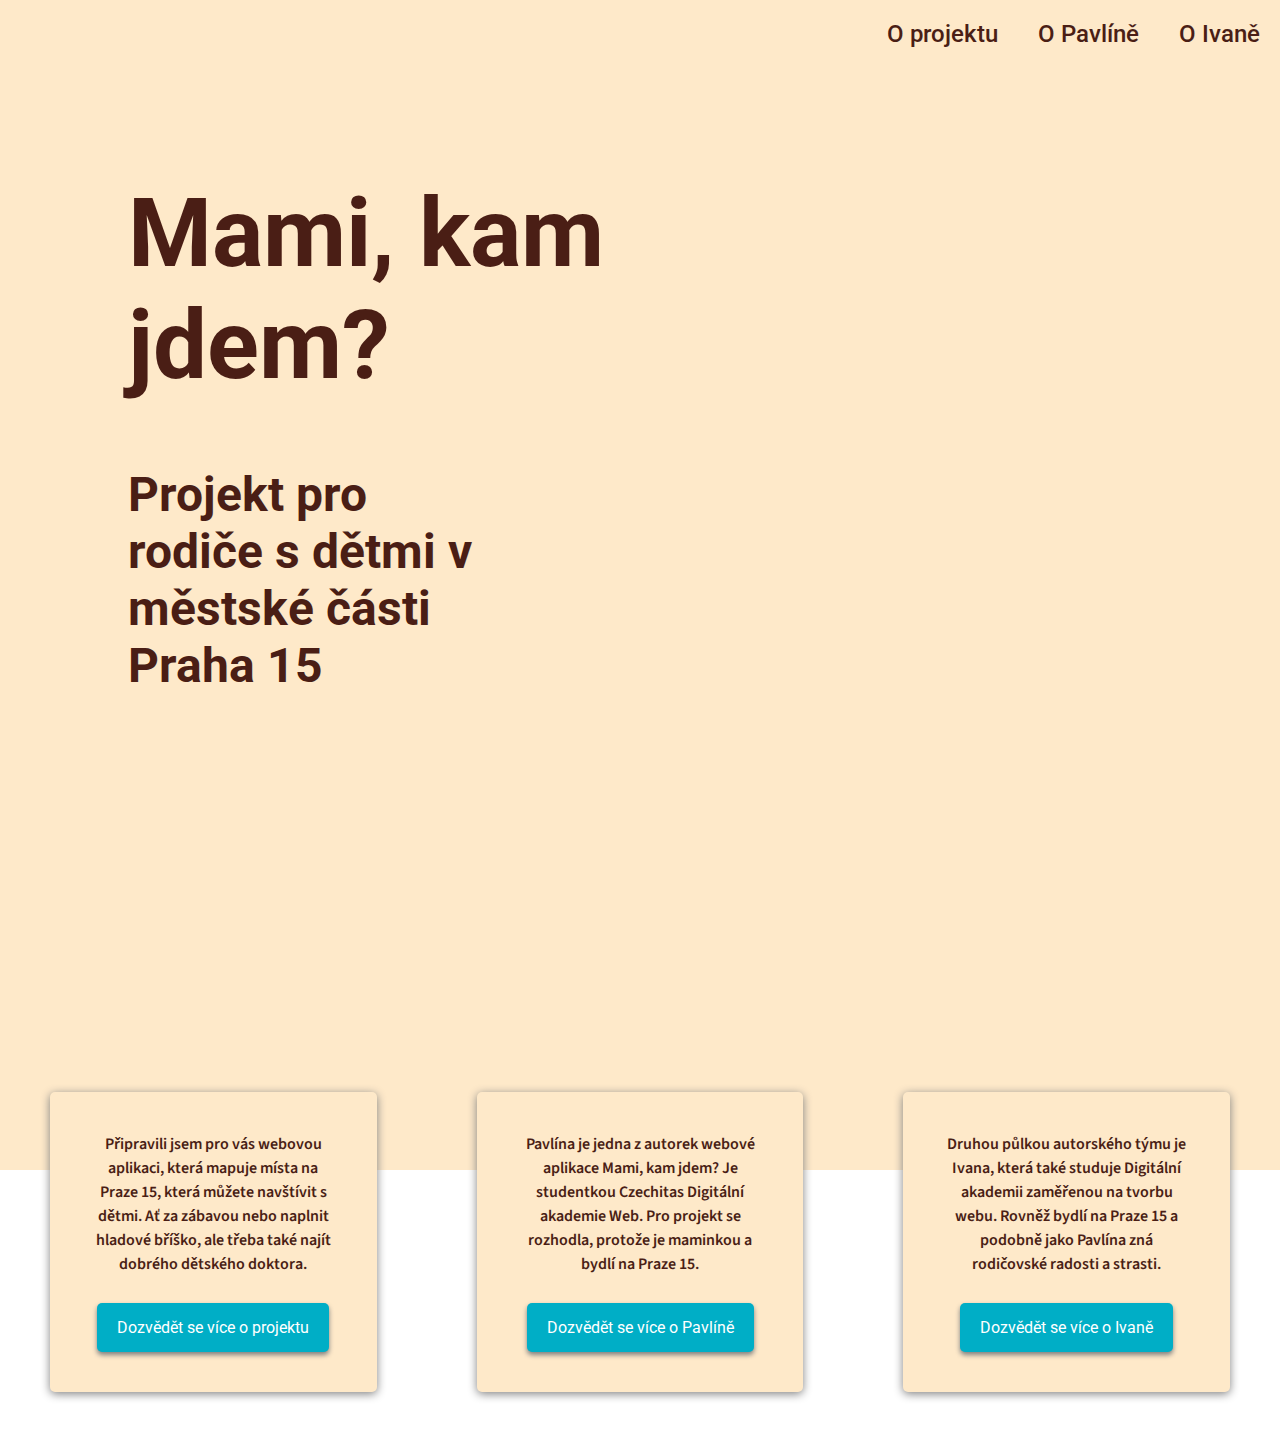
==== commit 648f0e54: "object fit, minus margin" ====
--- a/index.html
+++ b/index.html
@@ -48,20 +48,22 @@
       <section class="tab">
         <p class="tab__content">
           Pavlína je jedna z autorek webové aplikace Mami, kam jdem? Je
-          studentkou Czechitas Digitální akademie pro tvorbu webu.
+          studentkou Czechitas Digitální akademie Web. Pro projekt se rozhodla, protože je maminkou a bydlí na Praze 15.
         </p>
+        <a href="o-pavline.html">
           <button class="tab__button">Dozvědět se více o Pavlíně</button>
         </a>
       </section>
       <section class="tab">
         <p class="tab__content">
           Druhou půlkou autorského týmu je Ivana, která také studuje Digitální
-          akademii Web. 
+          akademii zaměřenou na tvorbu webu. Rovněž bydlí na Praze 15 a podobně jako Pavlína zná rodičovské radosti a strasti.
         </p>
         <a href="o-ivane.html">
           <button class="tab__button">Dozvědět se více o Ivaně</button>
         </a>
       </section>
     </div>
+    <script src="index.js"></script>
   </body>
 </html>
--- a/styles.css
+++ b/styles.css
@@ -13,7 +13,7 @@
 
 .header {
   background-color: #fee9c9; /* back-up, kdyby obrázek selhal */
-  background-image: url(img_desktop.jpg);
+  background-image: url(img/img_main.jpg);
   background-position: top center;
   background-repeat: no-repeat;
   background-size: cover;
@@ -81,183 +81,11 @@
   }
 }
 
-/* ---------- STYLY PRO SEKCE ---------- */
-
-.about {
-  font-family: 'Source Sans Pro', sans-serif;
-  border-radius: 5px;
-  box-shadow: 0 3px 5px gray;
-  margin: 20px auto 0 auto;
-  width: 80%;
-  display: flex;
-  flex-direction: column;
-  transform: translate(0, -40%);
-}
-
-.about--upper {
-  background-color: #fee9c9;
-  color: #4a1e15;
-  margin-bottom: 100px;
-}
-
-.about--lower {
-  background-color: #00aec6;
-  color: white;
-}
-
-.photo {
-  margin: 10% auto 0 auto;
-  width: 80%;
-  border-radius: 5px;
-}
-
-.about__text {
-  padding: 3%;
-  font-size: 1em;
-}
-
-h4 {
-  font-weight: 700;
-}
-
-.logo {
-  width: 15%;
-  height: 15%;
-  padding-top: 30px;
-}
-
-/* POHRÁT SI S POZICÍ */
-.logo_container {
-  display: flex;
-  justify-content: center;
-}
-
-.text__heading {
-  list-style-type: none; /* protože to je jako li */
-  padding-bottom: 20px;
-  font-family: 'Roboto', sans-serif;
-  font-size: 1.2em;
-}
-
-@media only screen and (min-width: 1000px) {
-  .about {
-    flex-direction: row;
-  }
-  .about__text {
-    font-size: 1em; /* to je už v základním nastavení */
-  }
-  .photo {
-    width: 40%; /* trochu se to deformuje */
-    margin: 50px;
-    border-radius: 5px; /* to je už v základním nastavení */
-  }
-  .about--lower {
-    flex-direction: row-reverse; /* super řešení! */
-  }
-}
-
-@media only screen and (min-width: 1400px) {
-  li {
-    font-size: 1.2em;
-  }
-  .text__heading {
-    font-size: 1.3em;
-  }
-}
-
-/*.about {
-  height: 70%;
-  width: 60%;
-  font-family: 'Source Sans Pro', sans-serif;
-  border-radius: 5px;
-  box-shadow: 0 3px 5px gray;
-
-}
-
-.about--blue {
-  background-color: #FEE9C9;
-  color: #4A1E15;
-  font-size: 1.5em;
-  width: 80%;
-  display: flex;
-  flex-direction: column;
-}
-
-@media only screen and (min-width: 1100px) {
-  .about--blue {
-    margin-right: 100px;
-    background-color: #00AEC6;
-    color: white;
-    font-size: 1em;
-    position: relative;
-    position: absolute;
-    bottom: -70%;
-    left: 30%; 
-  }
-}
- 
-.about--beige {
-  margin: 600px auto 200px auto;
-  background-color: #FEE9C9;
-  color: #4A1E15;
-  font-size: 1.5em;
-  width: 80%;
-  display: flex;
-  flex-direction: column;
- /* position: relative;
-}
-
-.photo--blue {
-  /*height: 75%;
-  width: 45%;
-  position: absolute;
-  top: 15%;
-  left: -15%;
-  border-radius: 5px;
-  box-shadow: 0 3px 5px gray;
-}
-
-.about__text--blue {
-  padding: 10% 10% 10% 40%;
-}
-
-.photo--beige {
-  /*height: 75%;
-  width: 80%;
-  border-radius: 5px;
-  box-shadow: 0 3px 5px gray; 
-  margin: 50px auto 0;
-}
-
-.about__text--beige {
-  padding: 40px;
-}
-
-@media only screen and (min-width: 1100px) {
-  .about--beige {
-    flex-direction: row;
-  }
- .photo--beige {
-   margin: auto auto;
- }
-}
-
-@media only screen and (min-width: 850px) {
-  .about--blue {
-    font-size: 1.2em;
-  }
-}
-
-@media only screen and (min-width: 1000px) {
-  .about--blue {
-    font-size: 1.5em;
-  }
-}*/
 
 /* ---------- STYLY PRO HOMEPAGE ---------- */
 
 .homepage__container {
-  transform: translateY(-20%);
+  margin-top: -10%;
 }
 
 .tab {
@@ -287,6 +115,7 @@
   padding-bottom: 20px;
   line-height: 1.5;
   font-weight: 600;
+  margin: 0;
 }
 
 .tab__button:hover,
@@ -297,7 +126,7 @@
 @media only screen and (min-width: 1000px) {
   .homepage__container {
     display: flex;
-    flex-direction: column; /* to je kvůli vycentrování? tady to stačí vycentrovat v jednom směru, tak by asi bylo bylo jednodušší margin: auto */
+    flex-direction: column;
     justify-content: center;
     align-items: center;
   }
@@ -310,50 +139,130 @@
   .homepage__container {
     flex-direction: row;
     justify-content: space-around;
-    align-items: baseline; /* nevidím, co to dělá */
-  }
+  }
+  
   .tab {
     background-color: #fee9c9;
-    transform: translateY(-50%);
-    height: 350px;
+    height: 300px;
     width: 50%;
     display: flex;
     flex-direction: column;
     justify-content: space-between;
     align-items: center;
   }
-  .tab__content {
+
+  .tab__content,
+  .tab__button {
     font-size: 1em;
   }
+}
+
+@media only screen and (min-width: 1600px) {
+  .tab {
+    height: 400px;
+  }
+
+  .tab__content,
   .tab__button {
-    /* jde to přidat k .tab__content */
-    font-size: 1em;
+    font-size: 1.5em;
+  }
+}
+
+
+/* ---------- STYLY PRO SEKCE ---------- */
+
+.about {
+  font-family: 'Source Sans Pro', sans-serif;
+  border-radius: 5px;
+  box-shadow: 0 3px 10px grey;
+  margin: 20px auto 0 auto;
+  width: 80%;
+  display: flex;
+  flex-direction: column;
+ /* transform: translate(0, -40%);*/
+}
+
+.about--upper {
+  background-color: #fee9c9;
+  color: #4a1e15;
+  margin-bottom: 100px;
+  margin-top: -12%;
+}
+
+.about--lower {
+  background-color: #00aec6;
+  color: white;
+}
+
+.photo {
+  margin: 10% auto 0 auto;
+  width: 80%;
+  border-radius: 5px;
+  object-fit: contain;
+}
+
+.about__text {
+  padding: 3%;
+  font-size: 1em;
+}
+
+.about__list {
+  padding-left: 20px;
+}
+
+.about__list-heading {
+  font-weight: 700;
+}
+
+.logo__container {
+  display: flex;
+  justify-content: start;
+  padding-top: 30px;
+}
+
+.logo {
+  /* width: 15%;
+  height: 15%; */
+  width: 50px;
+  margin-right: 15px;
+}
+
+.text__heading {
+  padding-bottom: 20px;
+  font-family: 'Roboto', sans-serif;
+  font-size: 1.2em;
+}
+
+@media only screen and (min-width: 1000px) {
+  .about {
+    flex-direction: row;
+  }
+  .photo {
+    width: 40%;
+    margin: 50px;
+  }
+  .about--lower {
+    flex-direction: row-reverse;
+  }
+}
+
+@media only screen and (min-width: 1400px) {
+  .about__list-item {
+    font-size: 1.2em;
+  }
+  .text__heading {
+    font-size: 1.3em;
+  }
+  .about__text {
+    font-size: 1.3em;
   }
 }
 
 @media only screen and (min-width: 1600px) {
-  .homepage__container {
-    /* tohle všechno už platí z minula */
-    flex-direction: row;
-    justify-content: space-around;
-    align-items: baseline;
-  }
-  .tab {
-    /* krom té height už tohle všechno platí z minula */
-    background-color: #fee9c9;
-    transform: translateY(-50%);
-    height: 450px;
-    width: 50%;
-    display: flex;
-    flex-direction: column;
-    justify-content: space-between;
-    align-items: center;
-  }
-  .tab__content {
-    font-size: 1.5em;
-  }
-  .tab__button {
-    /* jde to přidat k .tab__content */
-    font-size: 1.5em;
-  }
-}
+  .about__list-item {
+    font-size: 1.3em;
+  }
+  .text__heading {
+    font-size: 1.7em;
+  }
+}
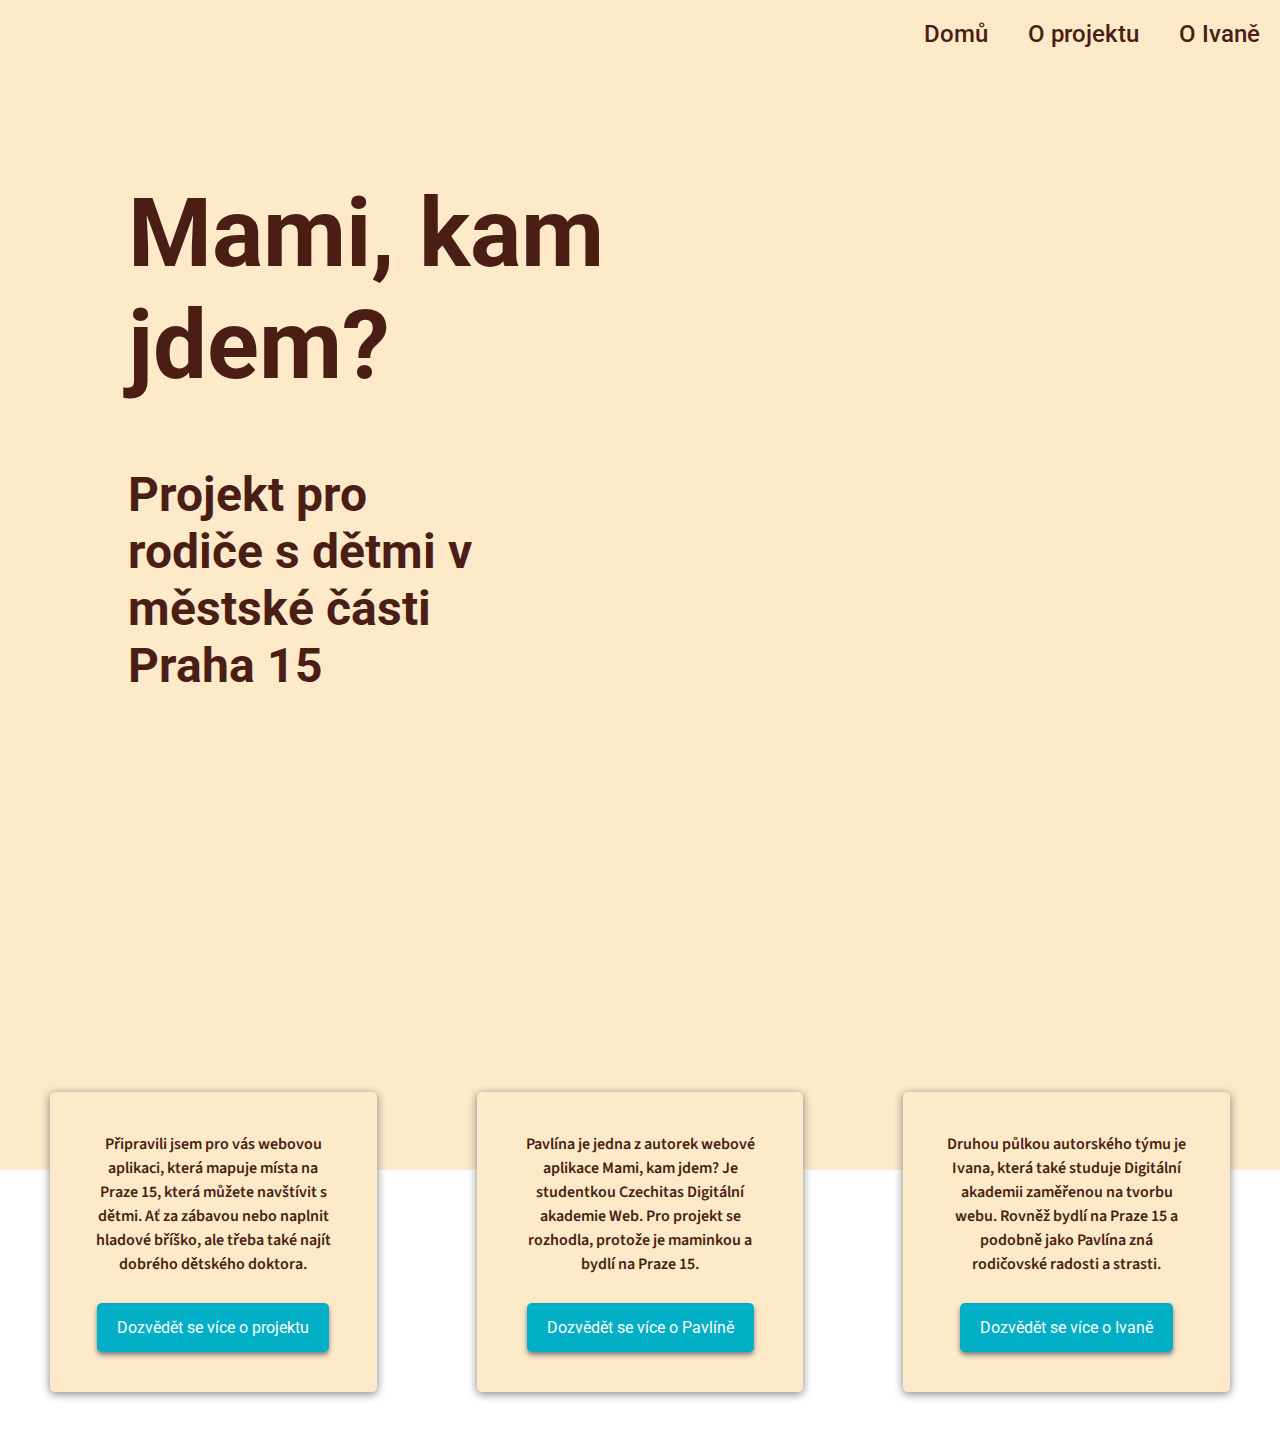
==== commit 962a12cf: "header a homepage komponenta" ====
--- a/index.html
+++ b/index.html
@@ -15,7 +15,8 @@
     />
   </head>
   <body>
-    <header class="header">
+    <div id="app">
+ <!--  <header class="header">
       <nav class="nav">
         <ul class="nav__list">
           <li class="nav__item">
@@ -33,8 +34,8 @@
       <h2 class="sub-heading name__homepage">
         Projekt pro rodiče s dětmi v městské části Praha 15
       </h2>
-    </header>
-    <div class="homepage__container">
+    </header> -->
+   <!-- <div class="homepage__container">
       <section class="tab">
         <p class="tab__content">
           Připravili jsem pro vás webovou aplikaci, která mapuje místa na Praze
@@ -63,7 +64,8 @@
           <button class="tab__button">Dozvědět se více o Ivaně</button>
         </a>
       </section>
-    </div>
+    </div> -->
+  </div>
     <script src="index.js"></script>
   </body>
 </html>
--- a/styles.css
+++ b/styles.css
@@ -85,7 +85,7 @@
 /* ---------- STYLY PRO HOMEPAGE ---------- */
 
 .homepage__container {
-  margin-top: -10%;
+  margin-top: -20%;
 }
 
 .tab {
@@ -137,6 +137,7 @@
 
 @media only screen and (min-width: 1245px) {
   .homepage__container {
+    margin-top: -10%;
     flex-direction: row;
     justify-content: space-around;
   }
